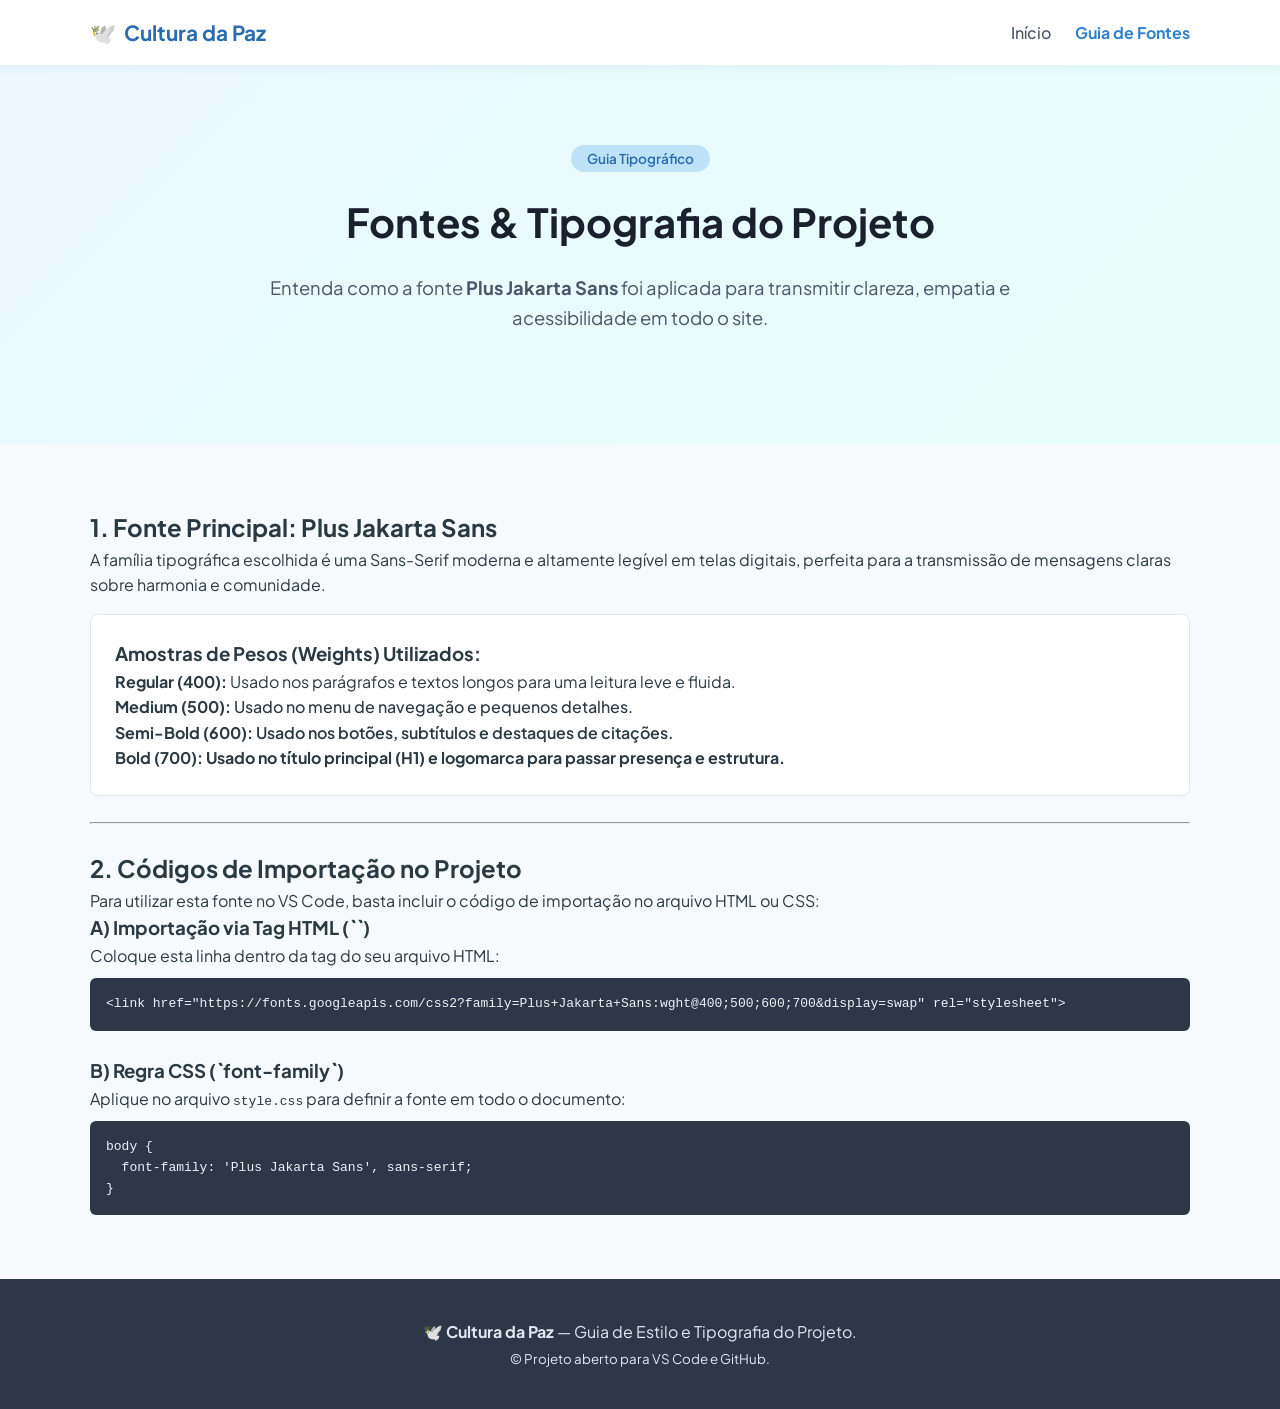
==== fontes.html @ 2ce13f56 "v2" ====
<!DOCTYPE html>
<html lang="pt-BR">
<head>
  <meta charset="UTF-8">
  <meta name="viewport" content="width=device-width, initial-scale=1.0">
  <title>Tipografia & Fontes - Cultura da Paz</title>
  <link rel="stylesheet" href="style.css">
  
  <!-- Importação da fonte principal (Plus Jakarta Sans) -->
  <link rel="preconnect" href="https://fonts.googleapis.com">
  <link rel="preconnect" href="https://fonts.gstatic.com" crossorigin>
  <link href="https://fonts.googleapis.com/css2?family=Plus+Jakarta+Sans:ital,wght@0,400;0,500;0,600;0,700;1,400&display=swap" rel="stylesheet">

  <style>
    /* Estilos específicos para a demonstração do guia de fontes */
    .font-sample {
      background: #ffffff;
      padding: 1.5rem;
      border-radius: 8px;
      border: 1px solid #e2e8f0;
      margin-top: 1rem;
    }
    .weight-400 { font-weight: 400; }
    .weight-500 { font-weight: 500; }
    .weight-600 { font-weight: 600; }
    .weight-700 { font-weight: 700; }
    .code-box {
      background: #2d3748;
      color: #edf2f7;
      padding: 1rem;
      border-radius: 6px;
      font-family: monospace;
      overflow-x: auto;
      margin-top: 0.5rem;
    }
  </style>
</head>
<body>

  <!-- Cabeçalho -->
  <header>
    <div class="container nav-container">
      <a href="index.html" class="logo">
        <span class="pigeon-icon">🕊️</span> Cultura da Paz
      </a>
      <nav>
        <ul>
          <li><a href="index.html">Início</a></li>
          <li><a href="fonte.html" style="color: #3182ce; font-weight: 700;">Guia de Fontes</a></li>
        </ul>
      </nav>
    </div>
  </header>

  <!-- Banner da Página -->
  <section class="hero">
    <div class="container hero-content">
      <span class="badge">Guia Tipográfico</span>
      <h1>Fontes & Tipografia do Projeto</h1>
      <p>Entenda como a fonte <strong>Plus Jakarta Sans</strong> foi aplicada para transmitir clareza, empatia e acessibilidade em todo o site.</p>
    </div>
  </section>

  <!-- Conteúdo de Detalhamento da Fonte -->
  <section class="section">
    <div class="container">
      <h2>1. Fonte Principal: Plus Jakarta Sans</h2>
      <p>A família tipográfica escolhida é uma Sans-Serif moderna e altamente legível em telas digitais, perfeita para a transmissão de mensagens claras sobre harmonia e comunidade.</p>

      <div class="font-sample">
        <h3>Amostras de Pesos (Weights) Utilizados:</h3>
        <p class="weight-400"><strong>Regular (400):</strong> Usado nos parágrafos e textos longos para uma leitura leve e fluida.</p>
        <p class="weight-500"><strong>Medium (500):</strong> Usado no menu de navegação e pequenos detalhes.</p>
        <p class="weight-600"><strong>Semi-Bold (600):</strong> Usado nos botões, subtítulos e destaques de citações.</p>
        <p class="weight-700"><strong>Bold (700):</strong> Usado no título principal (H1) e logomarca para passar presença e estrutura.</p>
      </div>

      <br><hr><br>

      <h2>2. Códigos de Importação no Projeto</h2>
      <p>Para utilizar esta fonte no VS Code, basta incluir o código de importação no arquivo HTML ou CSS:</p>

      <h3>A) Importação via Tag HTML (`<link>`)</h3>
      <p>Coloque esta linha dentro da tag <code><head></code> do seu arquivo HTML:</p>
      <div class="code-box">
        &lt;link href="https://fonts.googleapis.com/css2?family=Plus+Jakarta+Sans:wght@400;500;600;700&display=swap" rel="stylesheet"&gt;
      </div>

      <br>

      <h3>B) Regra CSS (`font-family`)</h3>
      <p>Aplique no arquivo <code>style.css</code> para definir a fonte em todo o documento:</p>
      <div class="code-box">
        body {<br>
        &nbsp;&nbsp;font-family: 'Plus Jakarta Sans', sans-serif;<br>
        }
      </div>
    </div>
  </section>

  <!-- Rodapé -->
  <footer>
    <div class="container footer-content">
      <p>🕊️ <strong>Cultura da Paz</strong> — Guia de Estilo e Tipografia do Projeto.</p>
      <p><small>&copy; Projeto aberto para VS Code e GitHub.</small></p>
    </div>
  </footer>

</body>
</html>
---- style.css ----
/* Configurações Globais */
* {
    margin: 0;
    padding: 0;
    box-sizing: border-box;
  }
  
  body {
    font-family: 'Plus Jakarta Sans', sans-serif;
    color: #2b3a42;
    background-color: #f7fafc;
    line-height: 1.6;
  }
  
  .container {
    width: 90%;
    max-width: 1100px;
    margin: 0 auto;
  }
  
  /* Navegação */
  header {
    background: #ffffff;
    box-shadow: 0 2px 10px rgba(0,0,0,0.05);
    position: sticky;
    top: 0;
    z-index: 100;
  }
  
  .nav-container {
    display: flex;
    justify-content: space-between;
    align-items: center;
    padding: 1rem 0;
  }
  
  .logo {
    font-size: 1.3rem;
    font-weight: 700;
    color: #2b6cb0;
    text-decoration: none;
    display: flex;
    align-items: center;
    gap: 0.5rem;
  }
  
  nav ul {
    display: flex;
    list-style: none;
    gap: 1.5rem;
  }
  
  nav a {
    text-decoration: none;
    color: #4a5568;
    font-weight: 500;
    transition: color 0.2s;
  }
  
  nav a:hover {
    color: #3182ce;
  }
  
  /* Hero Section */
  .hero {
    background: linear-gradient(135deg, #ebf8ff 0%, #e6fffa 100%);
    padding: 5rem 0;
    text-align: center;
  }
  
  .hero-content {
    max-width: 750px;
  }
  
  .badge {
    background: #bee3f8;
    color: #2b6cb0;
    padding: 0.3rem 1rem;
    border-radius: 20px;
    font-size: 0.85rem;
    font-weight: 600;
  }
  
  .hero h1 {
    font-size: 2.5rem;
    margin: 1.2rem 0;
    color: #1a202c;
  }
  
  .hero p {
    font-size: 1.15rem;
    color: #4a5568;
    margin-bottom: 2rem;
  }
  
  .btn {
    display: inline-block;
    background: #3182ce;
    color: #fff;
    padding: 0.8rem 1.8rem;
    border-radius: 8px;
    text-decoration: none;
    font-weight: 600;
    transition: background 0.3s;
  }
  
  .btn:hover {
    background: #2b6cb0;
  }
  
  /* Seções Padrão */
  .section {
    padding: 4rem 0;
  }
  
  .bg-light {
    background-color: #edf2f7;
  }
  
  .text-center {
    text-align: center;
  }
  
  .subtitle {
    color: #718096;
    margin-top: 0.5rem;
    margin-bottom: 2.5rem;
  }
  
  /* Grids */
  .grid-2 {
    display: grid;
    grid-template-columns: 1fr 1fr;
    gap: 2rem;
    align-items: center;
  }
  
  .quote-card {
    background: #3182ce;
    color: #fff;
    padding: 2.5rem;
    border-radius: 12px;
    box-shadow: 0 10px 20px rgba(49, 130, 206, 0.15);
  }
  
  .quote-card p {
    font-size: 1.4rem;
    font-style: italic;
    margin-bottom: 1rem;
  }
  
  .cards-grid {
    display: grid;
    grid-template-columns: repeat(auto-fit, minmax(220px, 1fr));
    gap: 1.5rem;
  }
  
  .card {
    background: #fff;
    padding: 2rem;
    border-radius: 12px;
    box-shadow: 0 4px 6px rgba(0,0,0,0.03);
    text-align: center;
    border: 1px solid #e2e8f0;
  }
  
  .card-icon {
    font-size: 2.5rem;
    margin-bottom: 1rem;
  }
  
  .card h3 {
    margin-bottom: 0.5rem;
    color: #2d3748;
  }
  
  /* Accordion */
  .accordion {
    max-width: 700px;
    margin: 0 auto;
  }
  
  .accordion-item {
    background: #fff;
    margin-bottom: 1rem;
    border-radius: 8px;
    overflow: hidden;
    border: 1px solid #e2e8f0;
  }
  
  .accordion-header {
    width: 100%;
    padding: 1rem 1.5rem;
    text-align: left;
    background: #fff;
    border: none;
    font-size: 1.05rem;
    font-weight: 600;
    color: #2d3748;
    cursor: pointer;
    display: flex;
    justify-content: space-between;
    align-items: center;
  }
  
  .accordion-body {
    padding: 0 1.5rem 1rem 1.5rem;
    display: none;
    color: #4a5568;
  }
  
  .accordion-item.active .accordion-body {
    display: block;
  }
  
  /* Mensagens de Inspiração */
  .messages-grid {
    display: grid;
    grid-template-columns: repeat(auto-fit, minmax(250px, 1fr));
    gap: 1.5rem;
    margin-top: 2rem;
  }
  
  .message-card {
    background: #fff;
    padding: 1.5rem;
    border-radius: 10px;
    border: 1px solid #e2e8f0;
    display: flex;
    flex-direction: column;
    justify-content: space-between;
  }
  
  .message-card p {
    font-style: italic;
    color: #2d3748;
  }
  
  .message-card small {
    display: block;
    margin: 0.8rem 0;
    color: #718096;
    font-weight: 600;
  }
  
  .like-btn {
    align-self: flex-start;
    background: #feebc8;
    border: none;
    padding: 0.4rem 0.8rem;
    border-radius: 20px;
    cursor: pointer;
    font-weight: 600;
    color: #744210;
    transition: transform 0.1s;
  }
  
  .like-btn:active {
    transform: scale(0.95);
  }
  
  /* Rodapé */
  footer {
    background: #2d3748;
    color: #e2e8f0;
    text-align: center;
    padding: 2.5rem 0;
  }
  
  /* Responsividade */
  @media (max-width: 768px) {
    .grid-2 {
      grid-template-columns: 1fr;
    }
    .nav-container {
      flex-direction: column;
      gap: 1rem;
    }
  }
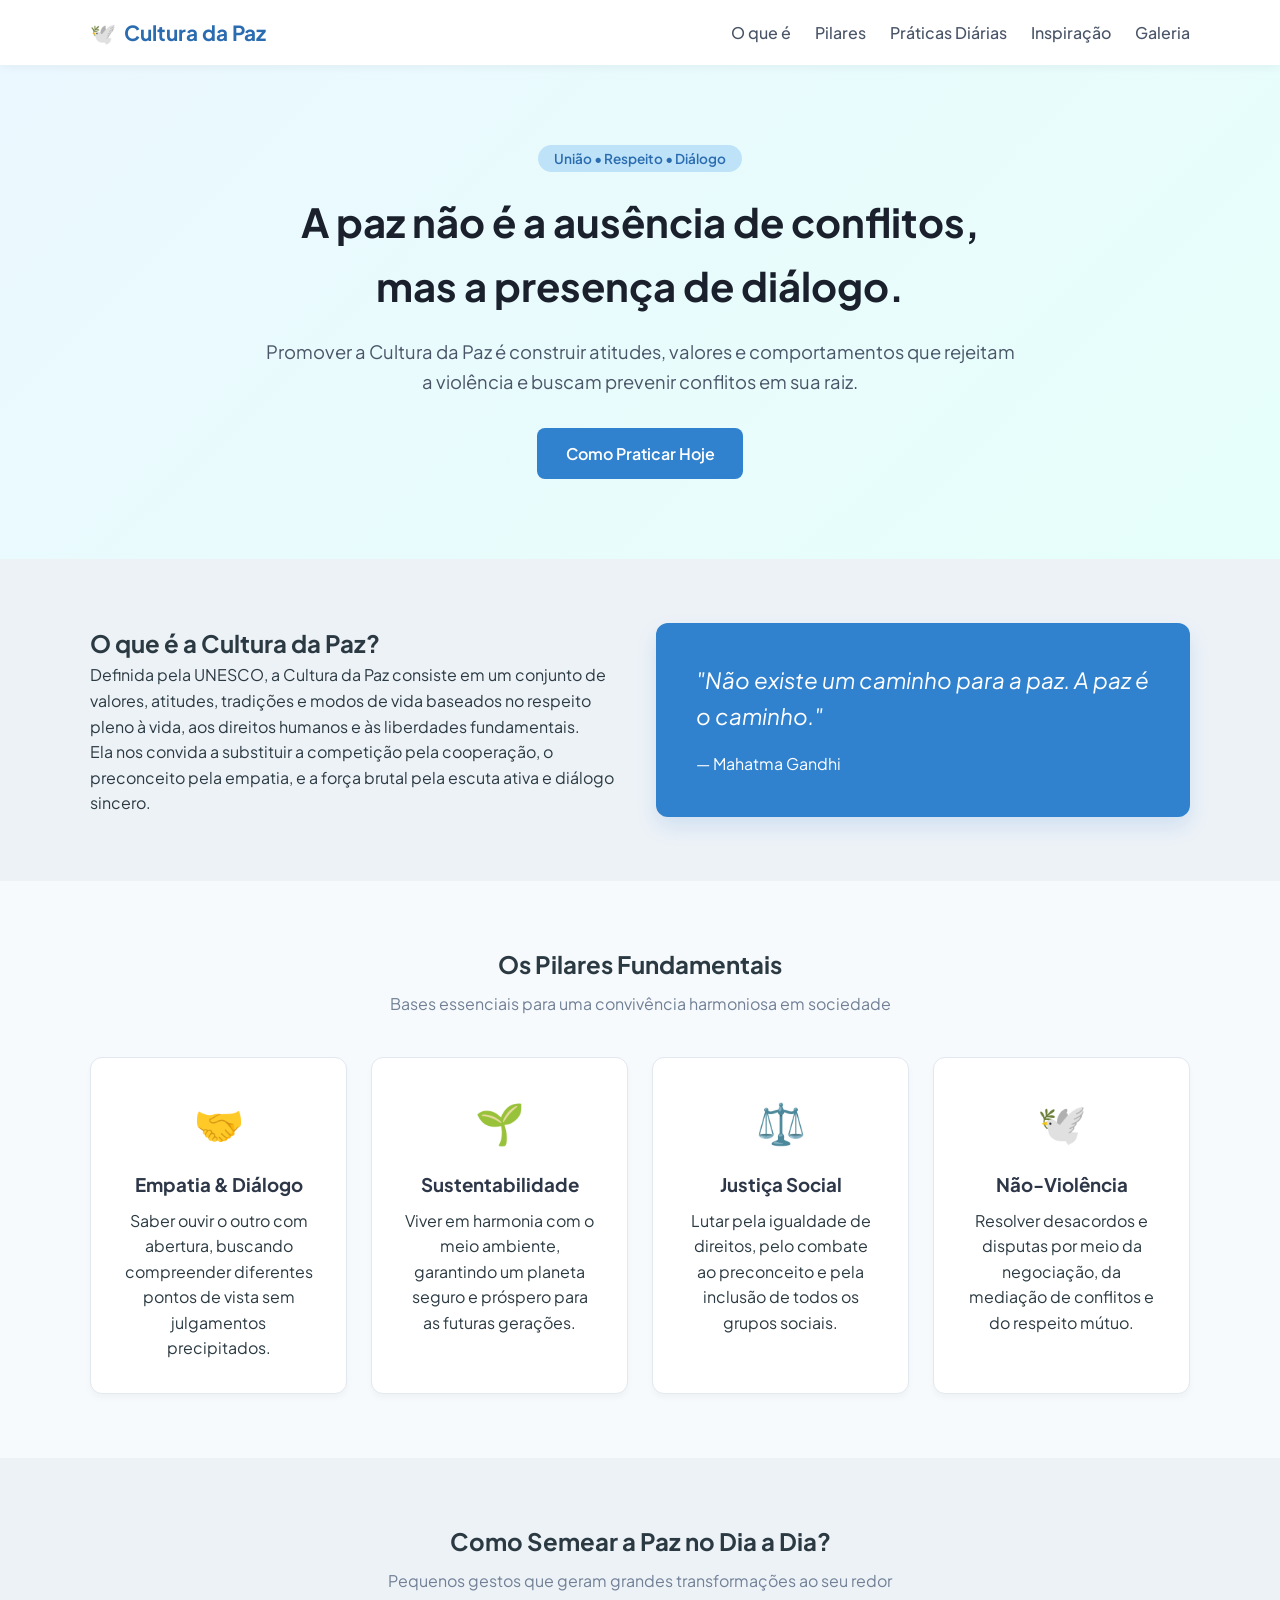
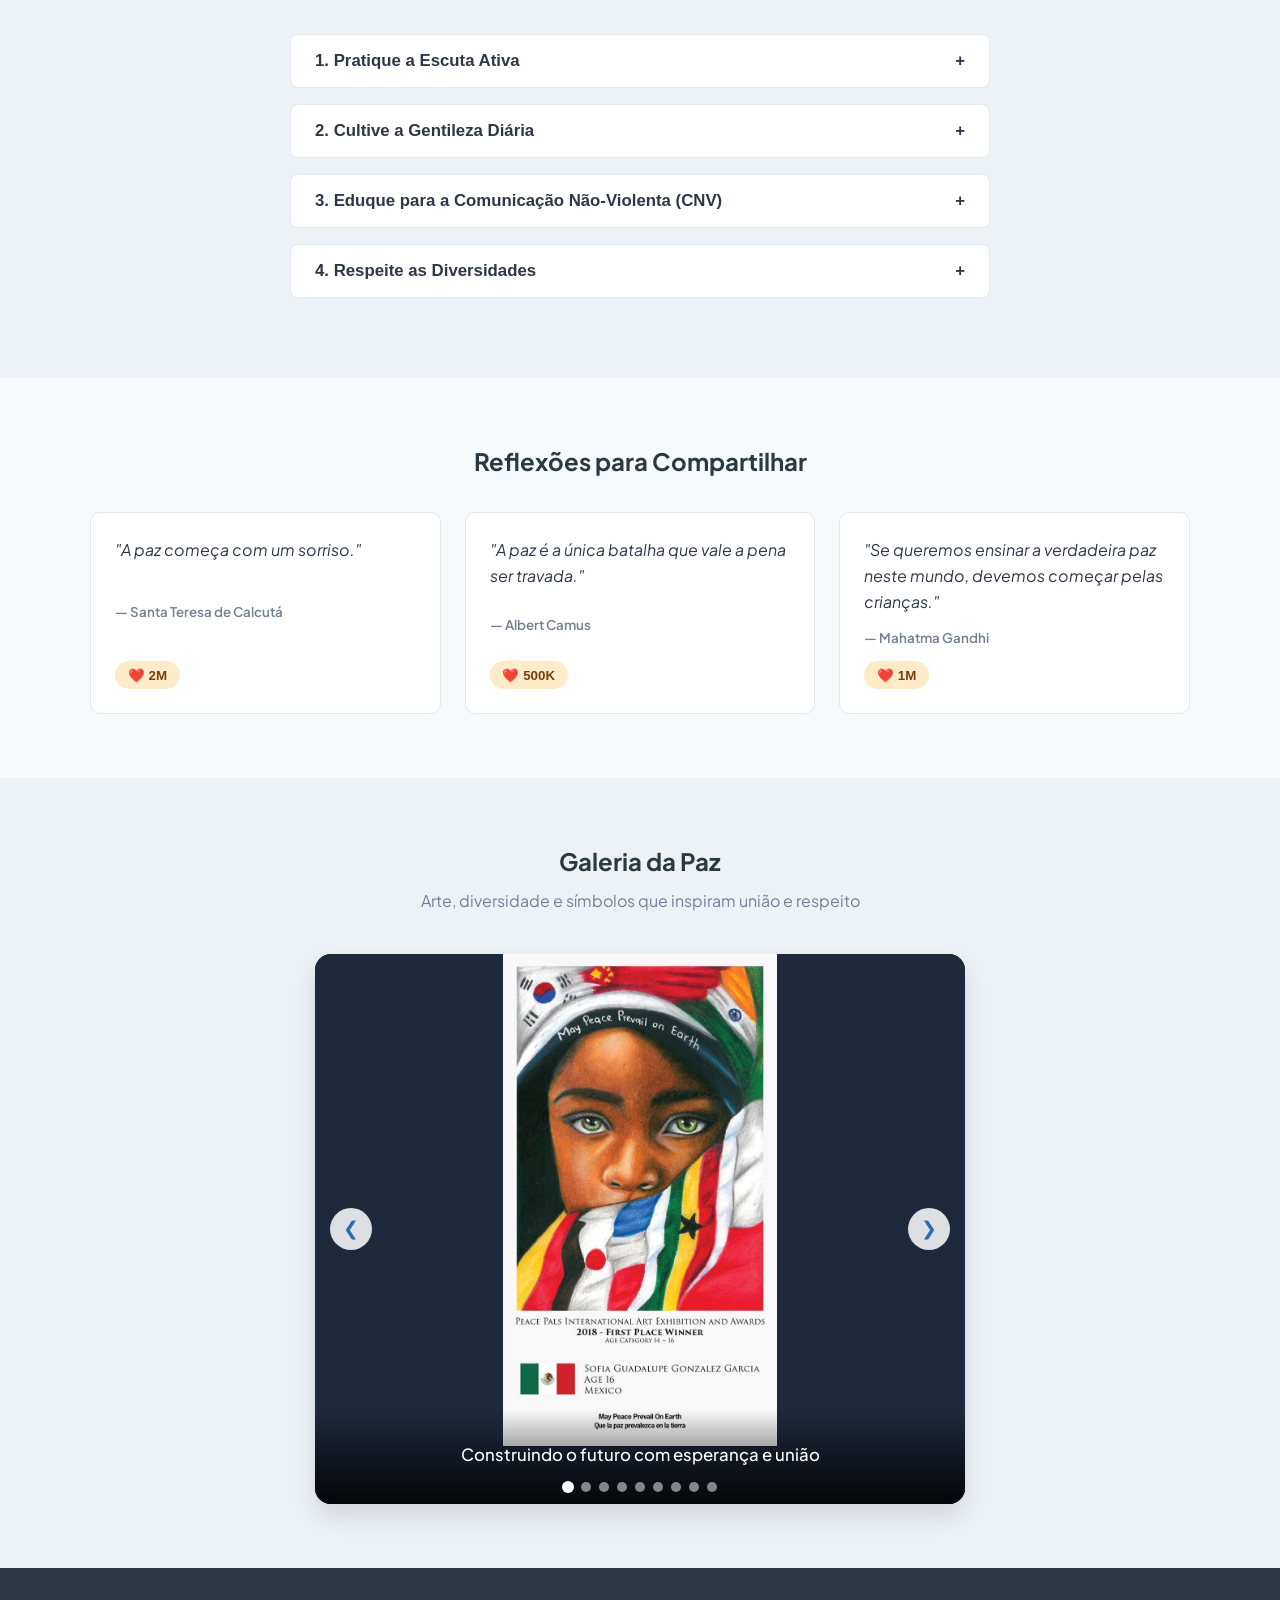
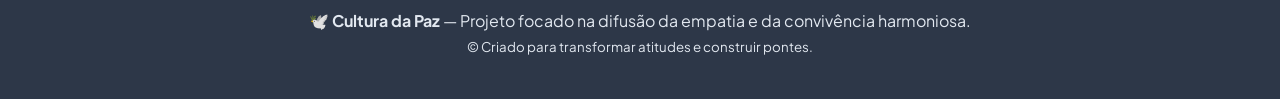
==== commit f38e4789: "versao12" ====
--- a/fontes.html
+++ b/fontes.html
@@ -3,97 +3,234 @@
 <head>
   <meta charset="UTF-8">
   <meta name="viewport" content="width=device-width, initial-scale=1.0">
-  <title>Tipografia & Fontes - Cultura da Paz</title>
+  <title>Cultura da Paz - Transformando o Mundo com Diálogo e Empatia</title>
   <link rel="stylesheet" href="style.css">
-  
-  <!-- Importação da fonte principal (Plus Jakarta Sans) -->
   <link rel="preconnect" href="https://fonts.googleapis.com">
   <link rel="preconnect" href="https://fonts.gstatic.com" crossorigin>
-  <link href="https://fonts.googleapis.com/css2?family=Plus+Jakarta+Sans:ital,wght@0,400;0,500;0,600;0,700;1,400&display=swap" rel="stylesheet">
-
-  <style>
-    /* Estilos específicos para a demonstração do guia de fontes */
-    .font-sample {
-      background: #ffffff;
-      padding: 1.5rem;
-      border-radius: 8px;
-      border: 1px solid #e2e8f0;
-      margin-top: 1rem;
-    }
-    .weight-400 { font-weight: 400; }
-    .weight-500 { font-weight: 500; }
-    .weight-600 { font-weight: 600; }
-    .weight-700 { font-weight: 700; }
-    .code-box {
-      background: #2d3748;
-      color: #edf2f7;
-      padding: 1rem;
-      border-radius: 6px;
-      font-family: monospace;
-      overflow-x: auto;
-      margin-top: 0.5rem;
-    }
-  </style>
+  <link href="https://fonts.googleapis.com/css2?family=Plus+Jakarta+Sans:wght@400;500;600;700&display=swap" rel="stylesheet">
 </head>
 <body>
 
   <!-- Cabeçalho -->
   <header>
     <div class="container nav-container">
-      <a href="index.html" class="logo">
+      <a href="#" class="logo">
         <span class="pigeon-icon">🕊️</span> Cultura da Paz
       </a>
       <nav>
         <ul>
-          <li><a href="index.html">Início</a></li>
-          <li><a href="fonte.html" style="color: #3182ce; font-weight: 700;">Guia de Fontes</a></li>
+          <li><a href="#sobre">O que é</a></li>
+          <li><a href="#pilares">Pilares</a></li>
+          <li><a href="#praticas">Práticas Diárias</a></li>
+          <li><a href="#mensagens">Inspiração</a></li>
+          <li><a href="#galeria">Galeria</a></li>
         </ul>
       </nav>
     </div>
   </header>
 
-  <!-- Banner da Página -->
+  <!-- Seção Hero -->
   <section class="hero">
     <div class="container hero-content">
-      <span class="badge">Guia Tipográfico</span>
-      <h1>Fontes & Tipografia do Projeto</h1>
-      <p>Entenda como a fonte <strong>Plus Jakarta Sans</strong> foi aplicada para transmitir clareza, empatia e acessibilidade em todo o site.</p>
-    </div>
-  </section>
-
-  <!-- Conteúdo de Detalhamento da Fonte -->
-  <section class="section">
-    <div class="container">
-      <h2>1. Fonte Principal: Plus Jakarta Sans</h2>
-      <p>A família tipográfica escolhida é uma Sans-Serif moderna e altamente legível em telas digitais, perfeita para a transmissão de mensagens claras sobre harmonia e comunidade.</p>
-
-      <div class="font-sample">
-        <h3>Amostras de Pesos (Weights) Utilizados:</h3>
-        <p class="weight-400"><strong>Regular (400):</strong> Usado nos parágrafos e textos longos para uma leitura leve e fluida.</p>
-        <p class="weight-500"><strong>Medium (500):</strong> Usado no menu de navegação e pequenos detalhes.</p>
-        <p class="weight-600"><strong>Semi-Bold (600):</strong> Usado nos botões, subtítulos e destaques de citações.</p>
-        <p class="weight-700"><strong>Bold (700):</strong> Usado no título principal (H1) e logomarca para passar presença e estrutura.</p>
-      </div>
-
-      <br><hr><br>
-
-      <h2>2. Códigos de Importação no Projeto</h2>
-      <p>Para utilizar esta fonte no VS Code, basta incluir o código de importação no arquivo HTML ou CSS:</p>
-
-      <h3>A) Importação via Tag HTML (`<link>`)</h3>
-      <p>Coloque esta linha dentro da tag <code><head></code> do seu arquivo HTML:</p>
-      <div class="code-box">
-        &lt;link href="https://fonts.googleapis.com/css2?family=Plus+Jakarta+Sans:wght@400;500;600;700&display=swap" rel="stylesheet"&gt;
-      </div>
-
-      <br>
-
-      <h3>B) Regra CSS (`font-family`)</h3>
-      <p>Aplique no arquivo <code>style.css</code> para definir a fonte em todo o documento:</p>
-      <div class="code-box">
-        body {<br>
-        &nbsp;&nbsp;font-family: 'Plus Jakarta Sans', sans-serif;<br>
-        }
+      <span class="badge">União • Respeito • Diálogo</span>
+      <h1>A paz não é a ausência de conflitos, mas a presença de diálogo.</h1>
+      <p>Promover a Cultura da Paz é construir atitudes, valores e comportamentos que rejeitam a violência e buscam prevenir conflitos em sua raiz.</p>
+      <a href="#praticas" class="btn">Como Praticar Hoje</a>
+    </div>
+  </section>
+
+  <!-- Seção Sobre -->
+  <section id="sobre" class="section bg-light">
+    <div class="container">
+      <div class="grid-2">
+        <div class="content-box">
+          <h2>O que é a Cultura da Paz?</h2>
+          <p>Definida pela UNESCO, a Cultura da Paz consiste em um conjunto de valores, atitudes, tradições e modos de vida baseados no respeito pleno à vida, aos direitos humanos e às liberdades fundamentais.</p>
+          <p>Ela nos convida a substituir a competição pela cooperação, o preconceito pela empatia, e a força brutal pela escuta ativa e diálogo sincero.</p>
+        </div>
+        <div class="quote-card">
+          <p>"Não existe um caminho para a paz. A paz é o caminho."</p>
+          <span>— Mahatma Gandhi</span>
+        </div>
+      </div>
+    </div>
+  </section>
+
+  <!-- Seção Pilares -->
+  <section id="pilares" class="section">
+    <div class="container">
+      <h2 class="text-center">Os Pilares Fundamentais</h2>
+      <p class="subtitle text-center">Bases essenciais para uma convivência harmoniosa em sociedade</p>
+
+      <div class="cards-grid">
+        <div class="card">
+          <div class="card-icon">🤝</div>
+          <h3>Empatia & Diálogo</h3>
+          <p>Saber ouvir o outro com abertura, buscando compreender diferentes pontos de vista sem julgamentos precipitados.</p>
+        </div>
+
+        <div class="card">
+          <div class="card-icon">🌱</div>
+          <h3>Sustentabilidade</h3>
+          <p>Viver em harmonia com o meio ambiente, garantindo um planeta seguro e próspero para as futuras gerações.</p>
+        </div>
+
+        <div class="card">
+          <div class="card-icon">⚖️</div>
+          <h3>Justiça Social</h3>
+          <p>Lutar pela igualdade de direitos, pelo combate ao preconceito e pela inclusão de todos os grupos sociais.</p>
+        </div>
+
+        <div class="card">
+          <div class="card-icon">🕊️</div>
+          <h3>Não-Violência</h3>
+          <p>Resolver desacordos e disputas por meio da negociação, da mediação de conflitos e do respeito mútuo.</p>
+        </div>
+      </div>
+    </div>
+  </section>
+
+  <!-- Seção Práticas Diárias (Accordion/Lista) -->
+  <section id="praticas" class="section bg-light">
+    <div class="container">
+      <h2 class="text-center">Como Semear a Paz no Dia a Dia?</h2>
+      <p class="subtitle text-center">Pequenos gestos que geram grandes transformações ao seu redor</p>
+
+      <div class="accordion">
+        <div class="accordion-item">
+          <button class="accordion-header">1. Pratique a Escuta Ativa <span>+</span></button>
+          <div class="accordion-body">
+            <p>Escute as pessoas sem interrompê-las ou já preparar uma resposta na mente. Esteja presente para entender seus sentimentos e necessidades.</p>
+          </div>
+        </div>
+
+        <div class="accordion-item">
+          <button class="accordion-header">2. Cultive a Gentileza Diária <span>+</span></button>
+          <div class="accordion-body">
+            <p>Pequenas ações como dar um "bom dia" sincero, agradecer serviços prestados ou ceder a vez ajudam a reduzir a tensão no dia a dia urbano.</p>
+          </div>
+        </div>
+
+        <div class="accordion-item">
+          <button class="accordion-header">3. Eduque para a Comunicação Não-Violenta (CNV) <span>+</span></button>
+          <div class="accordion-body">
+            <p>Ao expressar insatisfação, foque nos fatos e nos seus sentimentos, sem acusar ou rotular a outra pessoa.</p>
+          </div>
+        </div>
+
+        <div class="accordion-item">
+          <button class="accordion-header">4. Respeite as Diversidades <span>+</span></button>
+          <div class="accordion-body">
+            <p>Aprecie as diferenças de opiniões, culturas, etnias, religiões e estilos de vida como fatores de enriquecimento humano.</p>
+          </div>
+        </div>
+      </div>
+    </div>
+  </section>
+
+  <!-- Seção Mensagens de Inspiração -->
+  <section id="mensagens" class="section">
+    <div class="container">
+      <h2 class="text-center">Reflexões para Compartilhar</h2>
+      <div class="messages-grid">
+        <div class="message-card">
+          <p>"A paz começa com um sorriso."</p>
+          <small>— Santa Teresa de Calcutá</small>
+          <button class="like-btn">❤️ <span class="like-count">2M</span></button>
+        </div>
+        <div class="message-card">
+          <p>"A paz é a única batalha que vale a pena ser travada."</p>
+          <small>— Albert Camus</small>
+          <button class="like-btn">❤️ <span class="like-count">500K</span></button>
+        </div>
+        <div class="message-card">
+          <p>"Se queremos ensinar a verdadeira paz neste mundo, devemos começar pelas crianças."</p>
+          <small>— Mahatma Gandhi</small>
+          <button class="like-btn">❤️ <span class="like-count">1M</span></button>
+        </div>
+      </div>
+    </div>
+  </section>
+
+  <!-- Seção Galeria / Carrossel de Imagens -->
+  <section id="galeria" class="section bg-light">
+    <div class="container">
+      <h2 class="text-center">Galeria da Paz</h2>
+      <p class="subtitle text-center">Arte, diversidade e símbolos que inspiram união e respeito</p>
+
+      <div class="carousel-container">
+        <div class="carousel-track">
+          <!-- Slide 1 (Sua imagem que estava no final do HTML) -->
+          <div class="carousel-slide active">
+            <img src="img/meninabandeira.png" alt="Menina segurando bandeira da paz">
+            <div class="carousel-caption">Construindo o futuro com esperança e união</div>
+          </div>
+
+          <!-- Slide 2 -->
+          <div class="carousel-slide">
+            <img src="img/uniao-bandeiras.png" alt="Mãos unidas de diferentes culturas">
+            <div class="carousel-caption">União entre povos e respeito às diferentes culturas</div>
+          </div>
+
+          <!-- Slide 3 -->
+          <div class="carousel-slide">
+            <img src="img/liberdade-igualdade.png" alt="Punhos quebrando correntes pela liberdade">
+            <div class="carousel-caption">Liberdade, igualdade e o fim de todo preconceito</div>
+          </div>
+
+          <!-- Slide 4 -->
+          <div class="carousel-slide">
+            <img src="img/movimentos-paz.png" alt="Movimentos históricos pela paz e direitos civis">
+            <div class="carousel-caption">Faça amor, não faça guerra: história e resistência pacífica</div>
+          </div>
+
+          <!-- Slide 5 -->
+          <div class="carousel-slide">
+            <img src="img/mandala-religioes.png" alt="Símbolo da paz com símbolos religiosos">
+            <div class="carousel-caption">Harmonia e tolerância entre todas as crenças e religiões</div>
+          </div>
+
+          <!-- Slide 6 -->
+          <div class="carousel-slide">
+            <img src="img/maos-planeta.png" alt="Mãos diversas segurando o planeta Terra">
+            <div class="carousel-caption">Inclusão, empatia e cuidado com o nosso planeta</div>
+          </div>
+
+          <!-- Slide 7 -->
+          <div class="carousel-slide">
+            <img src="img/snoopy-paz.png" alt="Personagens abraçando o globo terrestre com uma pomba">
+            <div class="carousel-caption">Ensinar a paz às crianças é semear um futuro melhor</div>
+          </div>
+
+          <!-- Slide 8 -->
+          <div class="carousel-slide">
+            <img src="img/may-peace-prevail.png" alt="Pintura Que a paz prevaleça na Terra">
+            <div class="carousel-caption">Que a paz prevaleça em todos os cantos da Terra</div>
+          </div>
+
+          <!-- Slide 9 -->
+          <div class="carousel-slide">
+            <img src="img/paz-sorriso.png" alt="Pessoa segurando cartaz A paz começa com um sorriso">
+            <div class="carousel-caption">"A paz começa com um sorriso"</div>
+          </div>
+        </div>
+
+        <!-- Botões de navegação manual -->
+        <button class="carousel-btn prev" aria-label="Imagem anterior">&#10094;</button>
+        <button class="carousel-btn next" aria-label="Próxima imagem">&#10095;</button>
+
+        <!-- Bolinhas indicadoras (9 slides) -->
+        <div class="carousel-dots">
+          <span class="dot active" data-index="0"></span>
+          <span class="dot" data-index="1"></span>
+          <span class="dot" data-index="2"></span>
+          <span class="dot" data-index="3"></span>
+          <span class="dot" data-index="4"></span>
+          <span class="dot" data-index="5"></span>
+          <span class="dot" data-index="6"></span>
+          <span class="dot" data-index="7"></span>
+          <span class="dot" data-index="8"></span>
+        </div>
       </div>
     </div>
   </section>
@@ -101,10 +238,11 @@
   <!-- Rodapé -->
   <footer>
     <div class="container footer-content">
-      <p>🕊️ <strong>Cultura da Paz</strong> — Guia de Estilo e Tipografia do Projeto.</p>
-      <p><small>&copy; Projeto aberto para VS Code e GitHub.</small></p>
+      <p>🕊️ <strong>Cultura da Paz</strong> — Projeto focado na difusão da empatia e da convivência harmoniosa.</p>
+      <p><small>&copy; Criado para transformar atitudes e construir pontes.</small></p>
     </div>
   </footer>
 
+  <script src="script.js"></script>
 </body>
 </html>
--- a/style.css
+++ b/style.css
@@ -1,279 +1,391 @@
 /* Configurações Globais */
 * {
-    margin: 0;
-    padding: 0;
-    box-sizing: border-box;
+  margin: 0;
+  padding: 0;
+  box-sizing: border-box;
+}
+
+body {
+  font-family: 'Plus Jakarta Sans', sans-serif;
+  color: #2b3a42;
+  background-color: #f7fafc;
+  line-height: 1.6;
+}
+
+.container {
+  width: 90%;
+  max-width: 1100px;
+  margin: 0 auto;
+}
+
+/* Navegação */
+header {
+  background: #ffffff;
+  box-shadow: 0 2px 10px rgba(0,0,0,0.05);
+  position: sticky;
+  top: 0;
+  z-index: 100;
+}
+
+.nav-container {
+  display: flex;
+  justify-content: space-between;
+  align-items: center;
+  padding: 1rem 0;
+}
+
+.logo {
+  font-size: 1.3rem;
+  font-weight: 700;
+  color: #2b6cb0;
+  text-decoration: none;
+  display: flex;
+  align-items: center;
+  gap: 0.5rem;
+}
+
+nav ul {
+  display: flex;
+  list-style: none;
+  gap: 1.5rem;
+}
+
+nav a {
+  text-decoration: none;
+  color: #4a5568;
+  font-weight: 500;
+  transition: color 0.2s;
+}
+
+nav a:hover {
+  color: #3182ce;
+}
+
+/* Hero Section */
+.hero {
+  background: linear-gradient(135deg, #ebf8ff 0%, #e6fffa 100%);
+  padding: 5rem 0;
+  text-align: center;
+}
+
+.hero-content {
+  max-width: 750px;
+}
+
+.badge {
+  background: #bee3f8;
+  color: #2b6cb0;
+  padding: 0.3rem 1rem;
+  border-radius: 20px;
+  font-size: 0.85rem;
+  font-weight: 600;
+}
+
+.hero h1 {
+  font-size: 2.5rem;
+  margin: 1.2rem 0;
+  color: #1a202c;
+}
+
+.hero p {
+  font-size: 1.15rem;
+  color: #4a5568;
+  margin-bottom: 2rem;
+}
+
+.btn {
+  display: inline-block;
+  background: #3182ce;
+  color: #fff;
+  padding: 0.8rem 1.8rem;
+  border-radius: 8px;
+  text-decoration: none;
+  font-weight: 600;
+  transition: background 0.3s;
+}
+
+.btn:hover {
+  background: #2b6cb0;
+}
+
+/* Seções Padrão */
+.section {
+  padding: 4rem 0;
+}
+
+.bg-light {
+  background-color: #edf2f7;
+}
+
+.text-center {
+  text-align: center;
+}
+
+.subtitle {
+  color: #718096;
+  margin-top: 0.5rem;
+  margin-bottom: 2.5rem;
+}
+
+/* Grids */
+.grid-2 {
+  display: grid;
+  grid-template-columns: 1fr 1fr;
+  gap: 2rem;
+  align-items: center;
+}
+
+.quote-card {
+  background: #3182ce;
+  color: #fff;
+  padding: 2.5rem;
+  border-radius: 12px;
+  box-shadow: 0 10px 20px rgba(49, 130, 206, 0.15);
+}
+
+.quote-card p {
+  font-size: 1.4rem;
+  font-style: italic;
+  margin-bottom: 1rem;
+}
+
+.cards-grid {
+  display: grid;
+  grid-template-columns: repeat(auto-fit, minmax(220px, 1fr));
+  gap: 1.5rem;
+}
+
+.card {
+  background: #fff;
+  padding: 2rem;
+  border-radius: 12px;
+  box-shadow: 0 4px 6px rgba(0,0,0,0.03);
+  text-align: center;
+  border: 1px solid #e2e8f0;
+}
+
+.card-icon {
+  font-size: 2.5rem;
+  margin-bottom: 1rem;
+}
+
+.card h3 {
+  margin-bottom: 0.5rem;
+  color: #2d3748;
+}
+
+/* Accordion */
+.accordion {
+  max-width: 700px;
+  margin: 0 auto;
+}
+
+.accordion-item {
+  background: #fff;
+  margin-bottom: 1rem;
+  border-radius: 8px;
+  overflow: hidden;
+  border: 1px solid #e2e8f0;
+}
+
+.accordion-header {
+  width: 100%;
+  padding: 1rem 1.5rem;
+  text-align: left;
+  background: #fff;
+  border: none;
+  font-size: 1.05rem;
+  font-weight: 600;
+  color: #2d3748;
+  cursor: pointer;
+  display: flex;
+  justify-content: space-between;
+  align-items: center;
+}
+
+.accordion-body {
+  padding: 0 1.5rem 1rem 1.5rem;
+  display: none;
+  color: #4a5568;
+}
+
+.accordion-item.active .accordion-body {
+  display: block;
+}
+
+/* Mensagens de Inspiração */
+.messages-grid {
+  display: grid;
+  grid-template-columns: repeat(auto-fit, minmax(250px, 1fr));
+  gap: 1.5rem;
+  margin-top: 2rem;
+}
+
+.message-card {
+  background: #fff;
+  padding: 1.5rem;
+  border-radius: 10px;
+  border: 1px solid #e2e8f0;
+  display: flex;
+  flex-direction: column;
+  justify-content: space-between;
+}
+
+.message-card p {
+  font-style: italic;
+  color: #2d3748;
+}
+
+.message-card small {
+  display: block;
+  margin: 0.8rem 0;
+  color: #718096;
+  font-weight: 600;
+}
+
+.like-btn {
+  align-self: flex-start;
+  background: #feebc8;
+  border: none;
+  padding: 0.4rem 0.8rem;
+  border-radius: 20px;
+  cursor: pointer;
+  font-weight: 600;
+  color: #744210;
+  transition: transform 0.1s;
+}
+
+.like-btn:active {
+  transform: scale(0.95);
+}
+
+/* =========================================
+   CARROSSEL / GALERIA DE IMAGENS
+   ========================================= */
+.carousel-container {
+  position: relative;
+  max-width: 650px;
+  margin: 0 auto;
+  overflow: hidden;
+  border-radius: 16px;
+  box-shadow: 0 12px 25px rgba(0, 0, 0, 0.12);
+  background: #1a202c;
+}
+
+.carousel-track {
+  position: relative;
+  width: 100%;
+  height: 550px;
+}
+
+.carousel-slide {
+  position: absolute;
+  inset: 0;
+  opacity: 0;
+  transition: opacity 0.8s ease-in-out;
+  pointer-events: none;
+  display: flex;
+  align-items: center;
+  justify-content: center;
+  background: #1e293b;
+}
+
+.carousel-slide.active {
+  opacity: 1;
+  pointer-events: auto;
+}
+
+.carousel-slide img {
+  width: 100%;
+  height: 100%;
+  object-fit: contain;
+  padding-bottom: 58px;
+  display: block;
+}
+
+.carousel-caption {
+  position: absolute;
+  bottom: 0;
+  width: 100%;
+  background: linear-gradient(transparent, rgba(0, 0, 0, 0.85));
+  color: #ffffff;
+  padding: 2rem 1.5rem 2.2rem;
+  text-align: center;
+  font-size: 1.05rem;
+  font-weight: 500;
+}
+
+.carousel-btn {
+  position: absolute;
+  top: 50%;
+  transform: translateY(-50%);
+  background: rgba(255, 255, 255, 0.85);
+  color: #2b6cb0;
+  border: none;
+  width: 42px;
+  height: 42px;
+  border-radius: 50%;
+  font-size: 1.2rem;
+  cursor: pointer;
+  transition: background 0.2s, transform 0.2s;
+  z-index: 10;
+}
+
+.carousel-btn:hover {
+  background: #ffffff;
+  transform: translateY(-50%) scale(1.08);
+}
+
+.carousel-btn.prev {
+  left: 15px;
+}
+
+.carousel-btn.next {
+  right: 15px;
+}
+
+.carousel-dots {
+  position: absolute;
+  bottom: 12px;
+  left: 50%;
+  transform: translateX(-50%);
+  display: flex;
+  gap: 8px;
+  z-index: 10;
+}
+
+.dot {
+  width: 10px;
+  height: 10px;
+  border-radius: 50%;
+  background: rgba(255, 255, 255, 0.5);
+  cursor: pointer;
+  transition: background 0.3s, transform 0.3s;
+}
+
+.dot.active {
+  background: #ffffff;
+  transform: scale(1.2);
+}
+
+/* Rodapé */
+footer {
+  background: #2d3748;
+  color: #e2e8f0;
+  text-align: center;
+  padding: 2.5rem 0;
+}
+
+/* Responsividade */
+@media (max-width: 768px) {
+  .grid-2 {
+    grid-template-columns: 1fr;
   }
-  
-  body {
-    font-family: 'Plus Jakarta Sans', sans-serif;
-    color: #2b3a42;
-    background-color: #f7fafc;
-    line-height: 1.6;
+  .nav-container {
+    flex-direction: column;
+    gap: 1rem;
   }
-  
-  .container {
-    width: 90%;
-    max-width: 1100px;
-    margin: 0 auto;
+  .carousel-track {
+    height: 420px;
   }
-  
-  /* Navegação */
-  header {
-    background: #ffffff;
-    box-shadow: 0 2px 10px rgba(0,0,0,0.05);
-    position: sticky;
-    top: 0;
-    z-index: 100;
-  }
-  
-  .nav-container {
-    display: flex;
-    justify-content: space-between;
-    align-items: center;
-    padding: 1rem 0;
-  }
-  
-  .logo {
-    font-size: 1.3rem;
-    font-weight: 700;
-    color: #2b6cb0;
-    text-decoration: none;
-    display: flex;
-    align-items: center;
-    gap: 0.5rem;
-  }
-  
-  nav ul {
-    display: flex;
-    list-style: none;
-    gap: 1.5rem;
-  }
-  
-  nav a {
-    text-decoration: none;
-    color: #4a5568;
-    font-weight: 500;
-    transition: color 0.2s;
-  }
-  
-  nav a:hover {
-    color: #3182ce;
-  }
-  
-  /* Hero Section */
-  .hero {
-    background: linear-gradient(135deg, #ebf8ff 0%, #e6fffa 100%);
-    padding: 5rem 0;
-    text-align: center;
-  }
-  
-  .hero-content {
-    max-width: 750px;
-  }
-  
-  .badge {
-    background: #bee3f8;
-    color: #2b6cb0;
-    padding: 0.3rem 1rem;
-    border-radius: 20px;
-    font-size: 0.85rem;
-    font-weight: 600;
-  }
-  
-  .hero h1 {
-    font-size: 2.5rem;
-    margin: 1.2rem 0;
-    color: #1a202c;
-  }
-  
-  .hero p {
-    font-size: 1.15rem;
-    color: #4a5568;
-    margin-bottom: 2rem;
-  }
-  
-  .btn {
-    display: inline-block;
-    background: #3182ce;
-    color: #fff;
-    padding: 0.8rem 1.8rem;
-    border-radius: 8px;
-    text-decoration: none;
-    font-weight: 600;
-    transition: background 0.3s;
-  }
-  
-  .btn:hover {
-    background: #2b6cb0;
-  }
-  
-  /* Seções Padrão */
-  .section {
-    padding: 4rem 0;
-  }
-  
-  .bg-light {
-    background-color: #edf2f7;
-  }
-  
-  .text-center {
-    text-align: center;
-  }
-  
-  .subtitle {
-    color: #718096;
-    margin-top: 0.5rem;
-    margin-bottom: 2.5rem;
-  }
-  
-  /* Grids */
-  .grid-2 {
-    display: grid;
-    grid-template-columns: 1fr 1fr;
-    gap: 2rem;
-    align-items: center;
-  }
-  
-  .quote-card {
-    background: #3182ce;
-    color: #fff;
-    padding: 2.5rem;
-    border-radius: 12px;
-    box-shadow: 0 10px 20px rgba(49, 130, 206, 0.15);
-  }
-  
-  .quote-card p {
-    font-size: 1.4rem;
-    font-style: italic;
-    margin-bottom: 1rem;
-  }
-  
-  .cards-grid {
-    display: grid;
-    grid-template-columns: repeat(auto-fit, minmax(220px, 1fr));
-    gap: 1.5rem;
-  }
-  
-  .card {
-    background: #fff;
-    padding: 2rem;
-    border-radius: 12px;
-    box-shadow: 0 4px 6px rgba(0,0,0,0.03);
-    text-align: center;
-    border: 1px solid #e2e8f0;
-  }
-  
-  .card-icon {
-    font-size: 2.5rem;
-    margin-bottom: 1rem;
-  }
-  
-  .card h3 {
-    margin-bottom: 0.5rem;
-    color: #2d3748;
-  }
-  
-  /* Accordion */
-  .accordion {
-    max-width: 700px;
-    margin: 0 auto;
-  }
-  
-  .accordion-item {
-    background: #fff;
-    margin-bottom: 1rem;
-    border-radius: 8px;
-    overflow: hidden;
-    border: 1px solid #e2e8f0;
-  }
-  
-  .accordion-header {
-    width: 100%;
-    padding: 1rem 1.5rem;
-    text-align: left;
-    background: #fff;
-    border: none;
-    font-size: 1.05rem;
-    font-weight: 600;
-    color: #2d3748;
-    cursor: pointer;
-    display: flex;
-    justify-content: space-between;
-    align-items: center;
-  }
-  
-  .accordion-body {
-    padding: 0 1.5rem 1rem 1.5rem;
-    display: none;
-    color: #4a5568;
-  }
-  
-  .accordion-item.active .accordion-body {
-    display: block;
-  }
-  
-  /* Mensagens de Inspiração */
-  .messages-grid {
-    display: grid;
-    grid-template-columns: repeat(auto-fit, minmax(250px, 1fr));
-    gap: 1.5rem;
-    margin-top: 2rem;
-  }
-  
-  .message-card {
-    background: #fff;
-    padding: 1.5rem;
-    border-radius: 10px;
-    border: 1px solid #e2e8f0;
-    display: flex;
-    flex-direction: column;
-    justify-content: space-between;
-  }
-  
-  .message-card p {
-    font-style: italic;
-    color: #2d3748;
-  }
-  
-  .message-card small {
-    display: block;
-    margin: 0.8rem 0;
-    color: #718096;
-    font-weight: 600;
-  }
-  
-  .like-btn {
-    align-self: flex-start;
-    background: #feebc8;
-    border: none;
-    padding: 0.4rem 0.8rem;
-    border-radius: 20px;
-    cursor: pointer;
-    font-weight: 600;
-    color: #744210;
-    transition: transform 0.1s;
-  }
-  
-  .like-btn:active {
-    transform: scale(0.95);
-  }
-  
-  /* Rodapé */
-  footer {
-    background: #2d3748;
-    color: #e2e8f0;
-    text-align: center;
-    padding: 2.5rem 0;
-  }
-  
-  /* Responsividade */
-  @media (max-width: 768px) {
-    .grid-2 {
-      grid-template-columns: 1fr;
-    }
-    .nav-container {
-      flex-direction: column;
-      gap: 1rem;
-    }
-  }+}
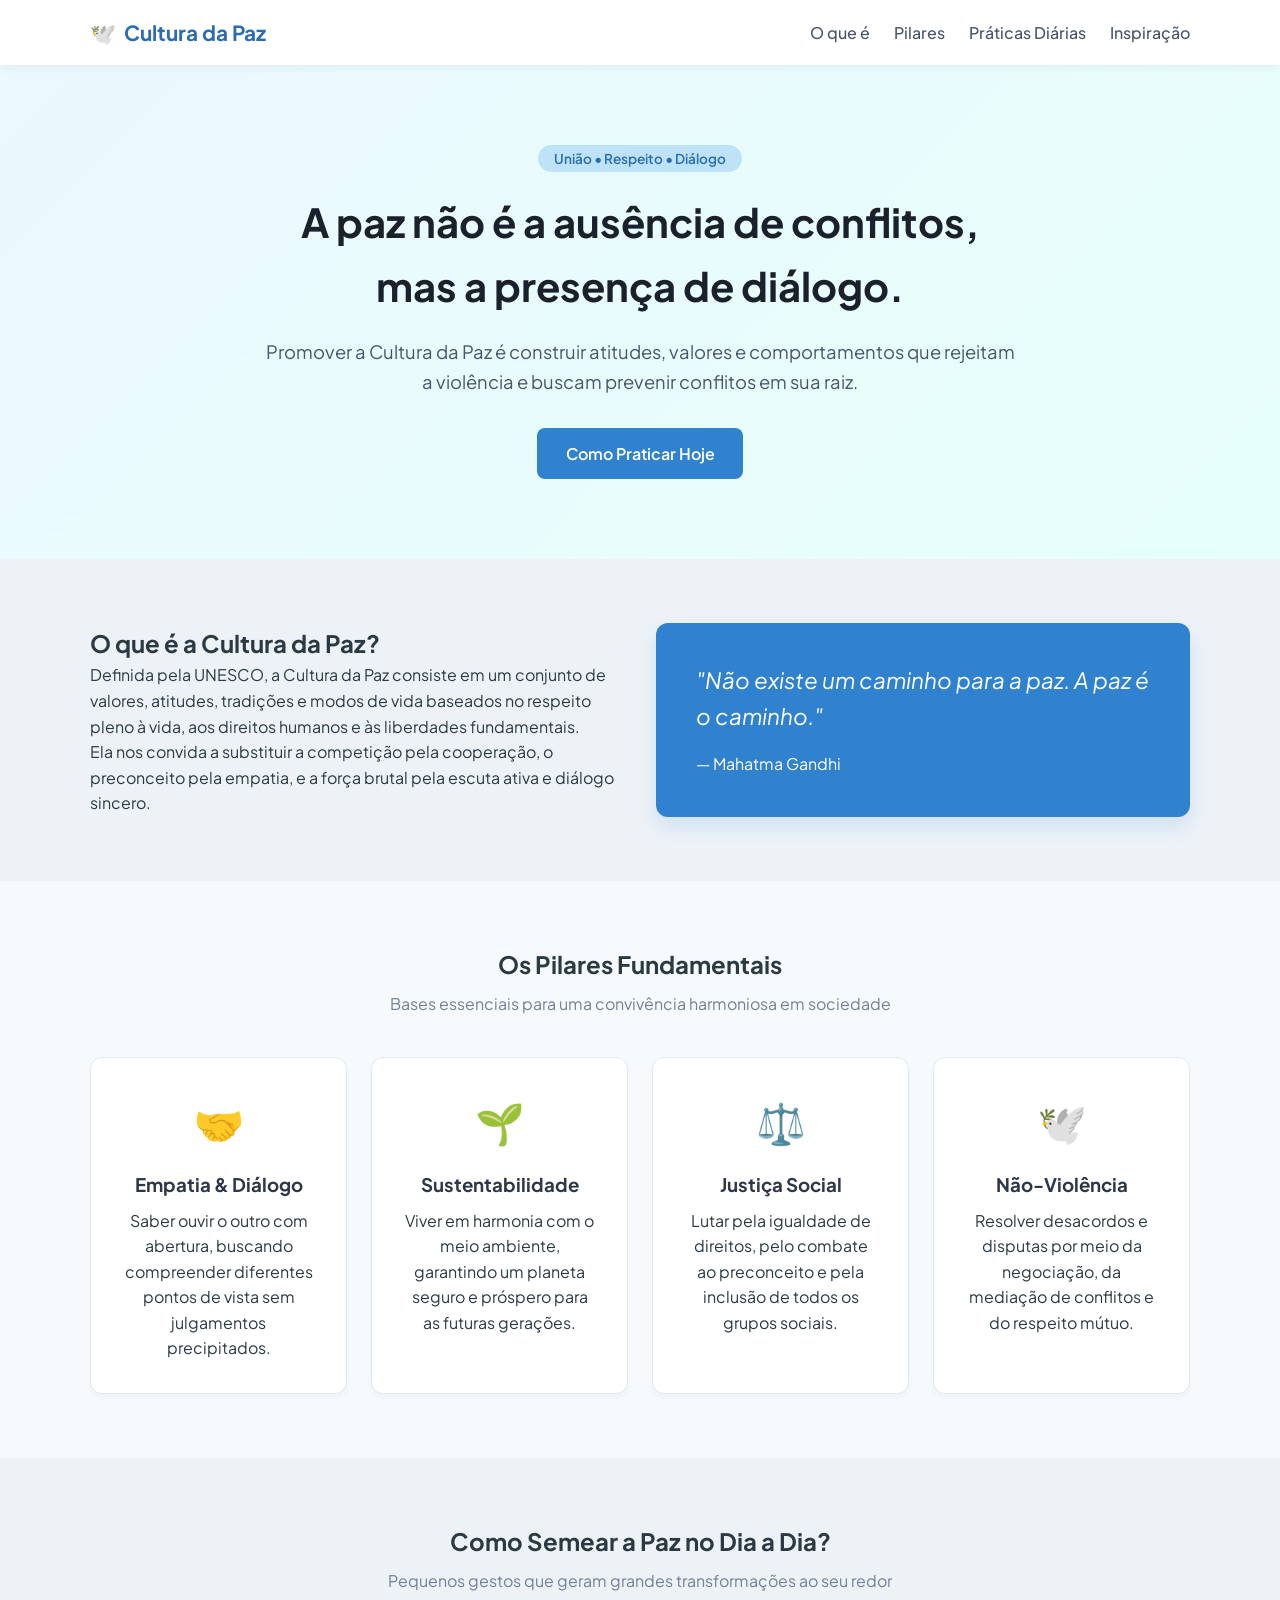
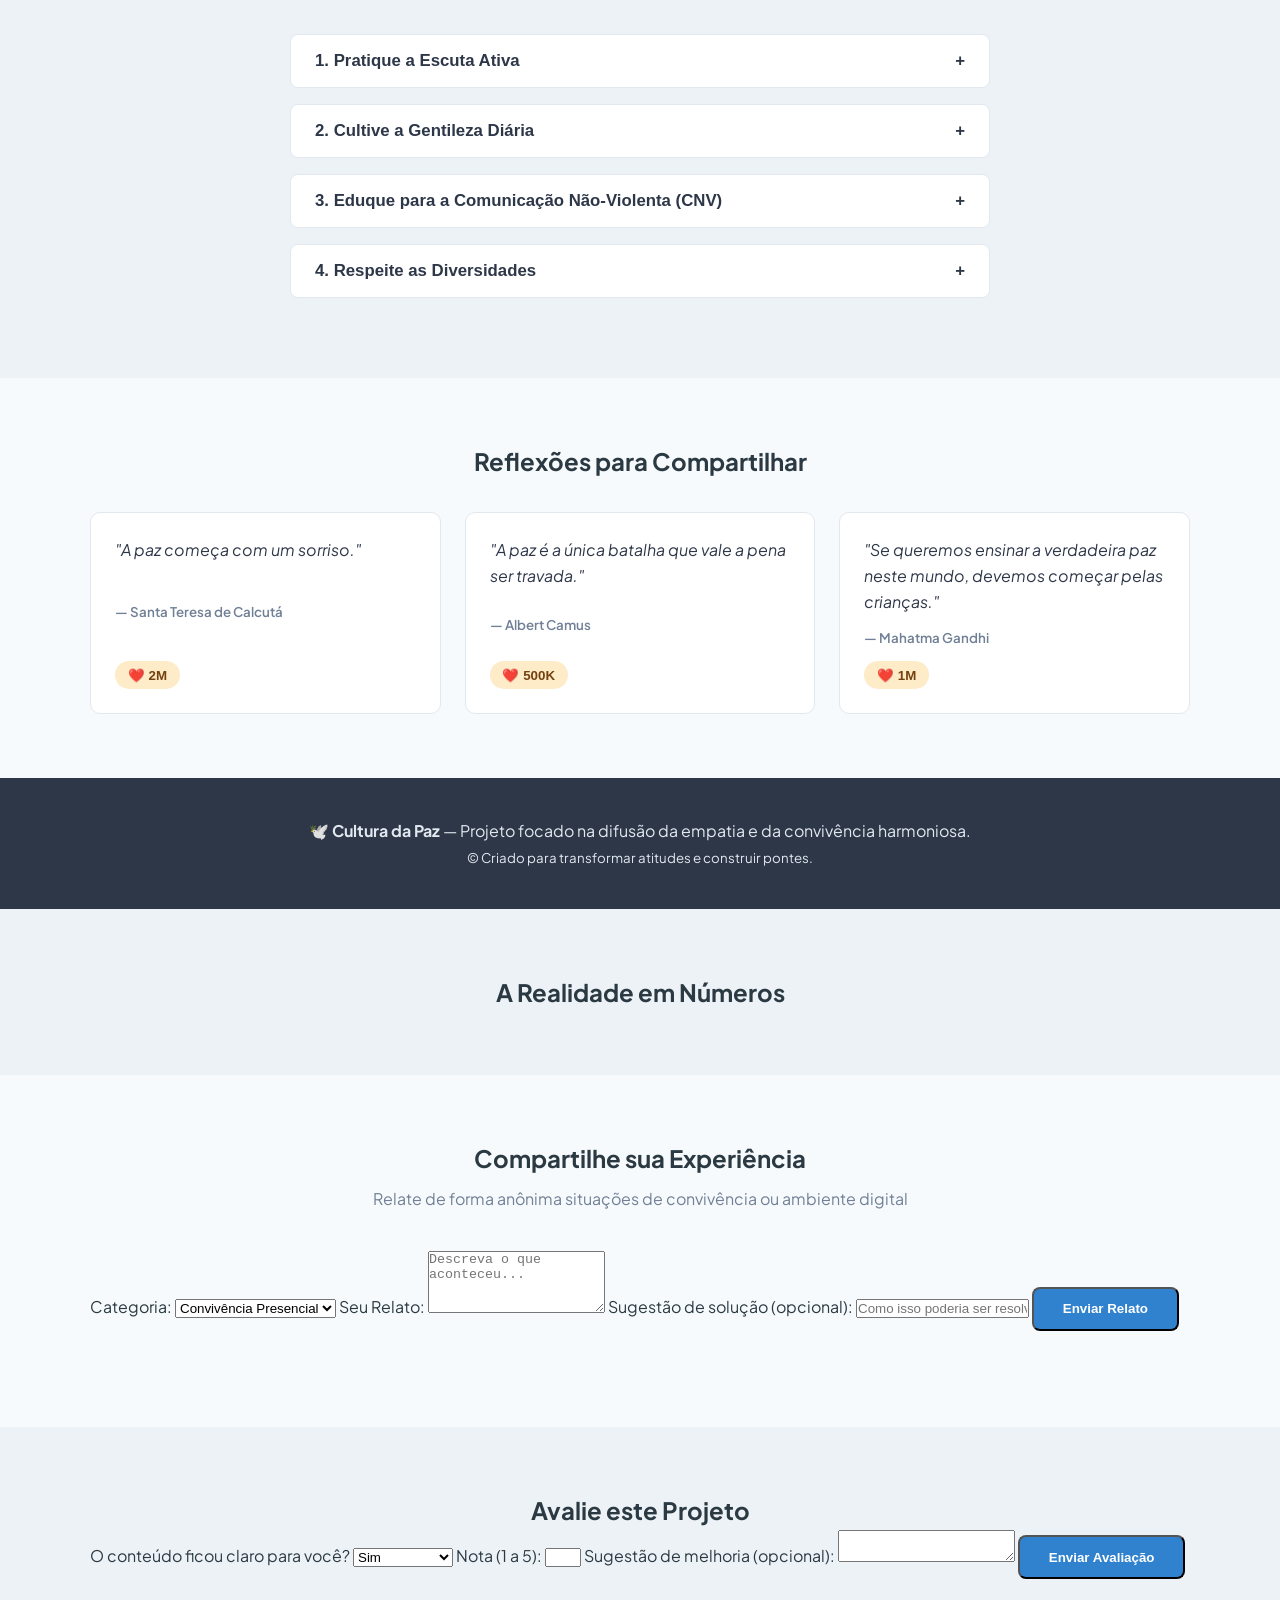
==== commit 826ab5c5: "versao14" ====
--- a/fontes.html
+++ b/fontes.html
@@ -11,6 +11,7 @@
 </head>
 <body>
 
+
   <!-- Cabeçalho -->
   <header>
     <div class="container nav-container">
@@ -23,11 +24,11 @@
           <li><a href="#pilares">Pilares</a></li>
           <li><a href="#praticas">Práticas Diárias</a></li>
           <li><a href="#mensagens">Inspiração</a></li>
-          <li><a href="#galeria">Galeria</a></li>
         </ul>
       </nav>
     </div>
   </header>
+
 
   <!-- Seção Hero -->
   <section class="hero">
@@ -39,6 +40,7 @@
     </div>
   </section>
 
+
   <!-- Seção Sobre -->
   <section id="sobre" class="section bg-light">
     <div class="container">
@@ -56,11 +58,13 @@
     </div>
   </section>
 
+
   <!-- Seção Pilares -->
   <section id="pilares" class="section">
     <div class="container">
       <h2 class="text-center">Os Pilares Fundamentais</h2>
       <p class="subtitle text-center">Bases essenciais para uma convivência harmoniosa em sociedade</p>
+
 
       <div class="cards-grid">
         <div class="card">
@@ -69,18 +73,21 @@
           <p>Saber ouvir o outro com abertura, buscando compreender diferentes pontos de vista sem julgamentos precipitados.</p>
         </div>
 
+
         <div class="card">
           <div class="card-icon">🌱</div>
           <h3>Sustentabilidade</h3>
           <p>Viver em harmonia com o meio ambiente, garantindo um planeta seguro e próspero para as futuras gerações.</p>
         </div>
 
+
         <div class="card">
           <div class="card-icon">⚖️</div>
           <h3>Justiça Social</h3>
           <p>Lutar pela igualdade de direitos, pelo combate ao preconceito e pela inclusão de todos os grupos sociais.</p>
         </div>
 
+
         <div class="card">
           <div class="card-icon">🕊️</div>
           <h3>Não-Violência</h3>
@@ -90,12 +97,14 @@
     </div>
   </section>
 
+
   <!-- Seção Práticas Diárias (Accordion/Lista) -->
   <section id="praticas" class="section bg-light">
     <div class="container">
       <h2 class="text-center">Como Semear a Paz no Dia a Dia?</h2>
       <p class="subtitle text-center">Pequenos gestos que geram grandes transformações ao seu redor</p>
 
+
       <div class="accordion">
         <div class="accordion-item">
           <button class="accordion-header">1. Pratique a Escuta Ativa <span>+</span></button>
@@ -104,6 +113,7 @@
           </div>
         </div>
 
+
         <div class="accordion-item">
           <button class="accordion-header">2. Cultive a Gentileza Diária <span>+</span></button>
           <div class="accordion-body">
@@ -111,6 +121,7 @@
           </div>
         </div>
 
+
         <div class="accordion-item">
           <button class="accordion-header">3. Eduque para a Comunicação Não-Violenta (CNV) <span>+</span></button>
           <div class="accordion-body">
@@ -118,6 +129,7 @@
           </div>
         </div>
 
+
         <div class="accordion-item">
           <button class="accordion-header">4. Respeite as Diversidades <span>+</span></button>
           <div class="accordion-body">
@@ -127,6 +139,7 @@
       </div>
     </div>
   </section>
+
 
   <!-- Seção Mensagens de Inspiração -->
   <section id="mensagens" class="section">
@@ -152,88 +165,6 @@
     </div>
   </section>
 
-  <!-- Seção Galeria / Carrossel de Imagens -->
-  <section id="galeria" class="section bg-light">
-    <div class="container">
-      <h2 class="text-center">Galeria da Paz</h2>
-      <p class="subtitle text-center">Arte, diversidade e símbolos que inspiram união e respeito</p>
-
-      <div class="carousel-container">
-        <div class="carousel-track">
-          <!-- Slide 1 (Sua imagem que estava no final do HTML) -->
-          <div class="carousel-slide active">
-            <img src="img/meninabandeira.png" alt="Menina segurando bandeira da paz">
-            <div class="carousel-caption">Construindo o futuro com esperança e união</div>
-          </div>
-
-          <!-- Slide 2 -->
-          <div class="carousel-slide">
-            <img src="img/uniao-bandeiras.png" alt="Mãos unidas de diferentes culturas">
-            <div class="carousel-caption">União entre povos e respeito às diferentes culturas</div>
-          </div>
-
-          <!-- Slide 3 -->
-          <div class="carousel-slide">
-            <img src="img/liberdade-igualdade.png" alt="Punhos quebrando correntes pela liberdade">
-            <div class="carousel-caption">Liberdade, igualdade e o fim de todo preconceito</div>
-          </div>
-
-          <!-- Slide 4 -->
-          <div class="carousel-slide">
-            <img src="img/movimentos-paz.png" alt="Movimentos históricos pela paz e direitos civis">
-            <div class="carousel-caption">Faça amor, não faça guerra: história e resistência pacífica</div>
-          </div>
-
-          <!-- Slide 5 -->
-          <div class="carousel-slide">
-            <img src="img/mandala-religioes.png" alt="Símbolo da paz com símbolos religiosos">
-            <div class="carousel-caption">Harmonia e tolerância entre todas as crenças e religiões</div>
-          </div>
-
-          <!-- Slide 6 -->
-          <div class="carousel-slide">
-            <img src="img/maos-planeta.png" alt="Mãos diversas segurando o planeta Terra">
-            <div class="carousel-caption">Inclusão, empatia e cuidado com o nosso planeta</div>
-          </div>
-
-          <!-- Slide 7 -->
-          <div class="carousel-slide">
-            <img src="img/snoopy-paz.png" alt="Personagens abraçando o globo terrestre com uma pomba">
-            <div class="carousel-caption">Ensinar a paz às crianças é semear um futuro melhor</div>
-          </div>
-
-          <!-- Slide 8 -->
-          <div class="carousel-slide">
-            <img src="img/may-peace-prevail.png" alt="Pintura Que a paz prevaleça na Terra">
-            <div class="carousel-caption">Que a paz prevaleça em todos os cantos da Terra</div>
-          </div>
-
-          <!-- Slide 9 -->
-          <div class="carousel-slide">
-            <img src="img/paz-sorriso.png" alt="Pessoa segurando cartaz A paz começa com um sorriso">
-            <div class="carousel-caption">"A paz começa com um sorriso"</div>
-          </div>
-        </div>
-
-        <!-- Botões de navegação manual -->
-        <button class="carousel-btn prev" aria-label="Imagem anterior">&#10094;</button>
-        <button class="carousel-btn next" aria-label="Próxima imagem">&#10095;</button>
-
-        <!-- Bolinhas indicadoras (9 slides) -->
-        <div class="carousel-dots">
-          <span class="dot active" data-index="0"></span>
-          <span class="dot" data-index="1"></span>
-          <span class="dot" data-index="2"></span>
-          <span class="dot" data-index="3"></span>
-          <span class="dot" data-index="4"></span>
-          <span class="dot" data-index="5"></span>
-          <span class="dot" data-index="6"></span>
-          <span class="dot" data-index="7"></span>
-          <span class="dot" data-index="8"></span>
-        </div>
-      </div>
-    </div>
-  </section>
 
   <!-- Rodapé -->
   <footer>
@@ -242,7 +173,73 @@
       <p><small>&copy; Criado para transformar atitudes e construir pontes.</small></p>
     </div>
   </footer>
+ 
+<!-- SEÇÃO DE DADOS ESTATÍSTICOS (Vem da tabela dados_estatisticos) -->
+<section id="dados" class="section bg-light">
+  <div class="container">
+    <h2 class="text-center">A Realidade em Números</h2>
+    <div id="lista-estatisticas" class="cards-grid">
+      <!-- O Back-end ou JS vai preencher os cards aqui -->
+    </div>
+  </div>
+</section>
+
+<!-- SEÇÃO DE RELATOS ANÔNIMOS (Envia e lê da tabela relatos) -->
+<section id="relatos" class="section">
+  <div class="container">
+    <h2 class="text-center">Compartilhe sua Experiência</h2>
+    <p class="subtitle text-center">Relate de forma anônima situações de convivência ou ambiente digital</p>
+
+    <form action="salvar_relato.php" method="POST" class="form-box">
+      <label>Categoria:</label>
+      <select name="categoria" required>
+        <option value="convivencia">Convivência Presencial</option>
+        <option value="ambiente-digital">Ambiente Digital</option>
+      </select>
+
+      <label>Seu Relato:</label>
+      <textarea name="descricao" rows="4" required placeholder="Descreva o que aconteceu..."></textarea>
+
+      <label>Sugestão de solução (opcional):</label>
+      <input type="text" name="sugestao" maxlength="500" placeholder="Como isso poderia ser resolvido com diálogo?">
+
+      <button type="submit" class="btn">Enviar Relato</button>
+    </form>
+
+    <div id="mural-relatos" class="messages-grid">
+      <!-- Relatos com status 'aprovado' aparecerão aqui -->
+    </div>
+  </div>
+</section>
+
+<!-- SEÇÃO DE AVALIAÇÃO DO SITE (Envia para a tabela avaliacoes) -->
+<section id="avaliacao" class="section bg-light">
+  <div class="container">
+    <h2 class="text-center">Avalie este Projeto</h2>
+    <form action="salvar_avaliacao.php" method="POST" class="form-box">
+      <label>O conteúdo ficou claro para você?</label>
+      <select name="clareza" required>
+        <option value="sim">Sim</option>
+        <option value="parcialmente">Parcialmente</option>
+        <option value="nao">Não</option>
+      </select>
+
+      <label>Nota (1 a 5):</label>
+      <input type="number" name="nota" min="1" max="5" required>
+
+      <label>Sugestão de melhoria (opcional):</label>
+      <textarea name="sugestao" maxlength="500" rows="2"></textarea>
+
+      <button type="submit" class="btn">Enviar Avaliação</button>
+    </form>
+  </div>
+</section>
+
 
   <script src="script.js"></script>
+
+
+
+
 </body>
-</html>+</html>
--- a/style.css
+++ b/style.css
@@ -1,391 +1,279 @@
 /* Configurações Globais */
 * {
-  margin: 0;
-  padding: 0;
-  box-sizing: border-box;
-}
-
-body {
-  font-family: 'Plus Jakarta Sans', sans-serif;
-  color: #2b3a42;
-  background-color: #f7fafc;
-  line-height: 1.6;
-}
-
-.container {
-  width: 90%;
-  max-width: 1100px;
-  margin: 0 auto;
-}
-
-/* Navegação */
-header {
-  background: #ffffff;
-  box-shadow: 0 2px 10px rgba(0,0,0,0.05);
-  position: sticky;
-  top: 0;
-  z-index: 100;
-}
-
-.nav-container {
-  display: flex;
-  justify-content: space-between;
-  align-items: center;
-  padding: 1rem 0;
-}
-
-.logo {
-  font-size: 1.3rem;
-  font-weight: 700;
-  color: #2b6cb0;
-  text-decoration: none;
-  display: flex;
-  align-items: center;
-  gap: 0.5rem;
-}
-
-nav ul {
-  display: flex;
-  list-style: none;
-  gap: 1.5rem;
-}
-
-nav a {
-  text-decoration: none;
-  color: #4a5568;
-  font-weight: 500;
-  transition: color 0.2s;
-}
-
-nav a:hover {
-  color: #3182ce;
-}
-
-/* Hero Section */
-.hero {
-  background: linear-gradient(135deg, #ebf8ff 0%, #e6fffa 100%);
-  padding: 5rem 0;
-  text-align: center;
-}
-
-.hero-content {
-  max-width: 750px;
-}
-
-.badge {
-  background: #bee3f8;
-  color: #2b6cb0;
-  padding: 0.3rem 1rem;
-  border-radius: 20px;
-  font-size: 0.85rem;
-  font-weight: 600;
-}
-
-.hero h1 {
-  font-size: 2.5rem;
-  margin: 1.2rem 0;
-  color: #1a202c;
-}
-
-.hero p {
-  font-size: 1.15rem;
-  color: #4a5568;
-  margin-bottom: 2rem;
-}
-
-.btn {
-  display: inline-block;
-  background: #3182ce;
-  color: #fff;
-  padding: 0.8rem 1.8rem;
-  border-radius: 8px;
-  text-decoration: none;
-  font-weight: 600;
-  transition: background 0.3s;
-}
-
-.btn:hover {
-  background: #2b6cb0;
-}
-
-/* Seções Padrão */
-.section {
-  padding: 4rem 0;
-}
-
-.bg-light {
-  background-color: #edf2f7;
-}
-
-.text-center {
-  text-align: center;
-}
-
-.subtitle {
-  color: #718096;
-  margin-top: 0.5rem;
-  margin-bottom: 2.5rem;
-}
-
-/* Grids */
-.grid-2 {
-  display: grid;
-  grid-template-columns: 1fr 1fr;
-  gap: 2rem;
-  align-items: center;
-}
-
-.quote-card {
-  background: #3182ce;
-  color: #fff;
-  padding: 2.5rem;
-  border-radius: 12px;
-  box-shadow: 0 10px 20px rgba(49, 130, 206, 0.15);
-}
-
-.quote-card p {
-  font-size: 1.4rem;
-  font-style: italic;
-  margin-bottom: 1rem;
-}
-
-.cards-grid {
-  display: grid;
-  grid-template-columns: repeat(auto-fit, minmax(220px, 1fr));
-  gap: 1.5rem;
-}
-
-.card {
-  background: #fff;
-  padding: 2rem;
-  border-radius: 12px;
-  box-shadow: 0 4px 6px rgba(0,0,0,0.03);
-  text-align: center;
-  border: 1px solid #e2e8f0;
-}
-
-.card-icon {
-  font-size: 2.5rem;
-  margin-bottom: 1rem;
-}
-
-.card h3 {
-  margin-bottom: 0.5rem;
-  color: #2d3748;
-}
-
-/* Accordion */
-.accordion {
-  max-width: 700px;
-  margin: 0 auto;
-}
-
-.accordion-item {
-  background: #fff;
-  margin-bottom: 1rem;
-  border-radius: 8px;
-  overflow: hidden;
-  border: 1px solid #e2e8f0;
-}
-
-.accordion-header {
-  width: 100%;
-  padding: 1rem 1.5rem;
-  text-align: left;
-  background: #fff;
-  border: none;
-  font-size: 1.05rem;
-  font-weight: 600;
-  color: #2d3748;
-  cursor: pointer;
-  display: flex;
-  justify-content: space-between;
-  align-items: center;
-}
-
-.accordion-body {
-  padding: 0 1.5rem 1rem 1.5rem;
-  display: none;
-  color: #4a5568;
-}
-
-.accordion-item.active .accordion-body {
-  display: block;
-}
-
-/* Mensagens de Inspiração */
-.messages-grid {
-  display: grid;
-  grid-template-columns: repeat(auto-fit, minmax(250px, 1fr));
-  gap: 1.5rem;
-  margin-top: 2rem;
-}
-
-.message-card {
-  background: #fff;
-  padding: 1.5rem;
-  border-radius: 10px;
-  border: 1px solid #e2e8f0;
-  display: flex;
-  flex-direction: column;
-  justify-content: space-between;
-}
-
-.message-card p {
-  font-style: italic;
-  color: #2d3748;
-}
-
-.message-card small {
-  display: block;
-  margin: 0.8rem 0;
-  color: #718096;
-  font-weight: 600;
-}
-
-.like-btn {
-  align-self: flex-start;
-  background: #feebc8;
-  border: none;
-  padding: 0.4rem 0.8rem;
-  border-radius: 20px;
-  cursor: pointer;
-  font-weight: 600;
-  color: #744210;
-  transition: transform 0.1s;
-}
-
-.like-btn:active {
-  transform: scale(0.95);
-}
-
-/* =========================================
-   CARROSSEL / GALERIA DE IMAGENS
-   ========================================= */
-.carousel-container {
-  position: relative;
-  max-width: 650px;
-  margin: 0 auto;
-  overflow: hidden;
-  border-radius: 16px;
-  box-shadow: 0 12px 25px rgba(0, 0, 0, 0.12);
-  background: #1a202c;
-}
-
-.carousel-track {
-  position: relative;
-  width: 100%;
-  height: 550px;
-}
-
-.carousel-slide {
-  position: absolute;
-  inset: 0;
-  opacity: 0;
-  transition: opacity 0.8s ease-in-out;
-  pointer-events: none;
-  display: flex;
-  align-items: center;
-  justify-content: center;
-  background: #1e293b;
-}
-
-.carousel-slide.active {
-  opacity: 1;
-  pointer-events: auto;
-}
-
-.carousel-slide img {
-  width: 100%;
-  height: 100%;
-  object-fit: contain;
-  padding-bottom: 58px;
-  display: block;
-}
-
-.carousel-caption {
-  position: absolute;
-  bottom: 0;
-  width: 100%;
-  background: linear-gradient(transparent, rgba(0, 0, 0, 0.85));
-  color: #ffffff;
-  padding: 2rem 1.5rem 2.2rem;
-  text-align: center;
-  font-size: 1.05rem;
-  font-weight: 500;
-}
-
-.carousel-btn {
-  position: absolute;
-  top: 50%;
-  transform: translateY(-50%);
-  background: rgba(255, 255, 255, 0.85);
-  color: #2b6cb0;
-  border: none;
-  width: 42px;
-  height: 42px;
-  border-radius: 50%;
-  font-size: 1.2rem;
-  cursor: pointer;
-  transition: background 0.2s, transform 0.2s;
-  z-index: 10;
-}
-
-.carousel-btn:hover {
-  background: #ffffff;
-  transform: translateY(-50%) scale(1.08);
-}
-
-.carousel-btn.prev {
-  left: 15px;
-}
-
-.carousel-btn.next {
-  right: 15px;
-}
-
-.carousel-dots {
-  position: absolute;
-  bottom: 12px;
-  left: 50%;
-  transform: translateX(-50%);
-  display: flex;
-  gap: 8px;
-  z-index: 10;
-}
-
-.dot {
-  width: 10px;
-  height: 10px;
-  border-radius: 50%;
-  background: rgba(255, 255, 255, 0.5);
-  cursor: pointer;
-  transition: background 0.3s, transform 0.3s;
-}
-
-.dot.active {
-  background: #ffffff;
-  transform: scale(1.2);
-}
-
-/* Rodapé */
-footer {
-  background: #2d3748;
-  color: #e2e8f0;
-  text-align: center;
-  padding: 2.5rem 0;
-}
-
-/* Responsividade */
-@media (max-width: 768px) {
+    margin: 0;
+    padding: 0;
+    box-sizing: border-box;
+  }
+ 
+  body {
+    font-family: 'Plus Jakarta Sans', sans-serif;
+    color: #2b3a42;
+    background-color: #f7fafc;
+    line-height: 1.6;
+  }
+ 
+  .container {
+    width: 90%;
+    max-width: 1100px;
+    margin: 0 auto;
+  }
+ 
+  /* Navegação */
+  header {
+    background: #ffffff;
+    box-shadow: 0 2px 10px rgba(0,0,0,0.05);
+    position: sticky;
+    top: 0;
+    z-index: 100;
+  }
+ 
+  .nav-container {
+    display: flex;
+    justify-content: space-between;
+    align-items: center;
+    padding: 1rem 0;
+  }
+ 
+  .logo {
+    font-size: 1.3rem;
+    font-weight: 700;
+    color: #2b6cb0;
+    text-decoration: none;
+    display: flex;
+    align-items: center;
+    gap: 0.5rem;
+  }
+ 
+  nav ul {
+    display: flex;
+    list-style: none;
+    gap: 1.5rem;
+  }
+ 
+  nav a {
+    text-decoration: none;
+    color: #4a5568;
+    font-weight: 500;
+    transition: color 0.2s;
+  }
+ 
+  nav a:hover {
+    color: #3182ce;
+  }
+ 
+  /* Hero Section */
+  .hero {
+    background: linear-gradient(135deg, #ebf8ff 0%, #e6fffa 100%);
+    padding: 5rem 0;
+    text-align: center;
+  }
+ 
+  .hero-content {
+    max-width: 750px;
+  }
+ 
+  .badge {
+    background: #bee3f8;
+    color: #2b6cb0;
+    padding: 0.3rem 1rem;
+    border-radius: 20px;
+    font-size: 0.85rem;
+    font-weight: 600;
+  }
+ 
+  .hero h1 {
+    font-size: 2.5rem;
+    margin: 1.2rem 0;
+    color: #1a202c;
+  }
+ 
+  .hero p {
+    font-size: 1.15rem;
+    color: #4a5568;
+    margin-bottom: 2rem;
+  }
+ 
+  .btn {
+    display: inline-block;
+    background: #3182ce;
+    color: #fff;
+    padding: 0.8rem 1.8rem;
+    border-radius: 8px;
+    text-decoration: none;
+    font-weight: 600;
+    transition: background 0.3s;
+  }
+ 
+  .btn:hover {
+    background: #2b6cb0;
+  }
+ 
+  /* Seções Padrão */
+  .section {
+    padding: 4rem 0;
+  }
+ 
+  .bg-light {
+    background-color: #edf2f7;
+  }
+ 
+  .text-center {
+    text-align: center;
+  }
+ 
+  .subtitle {
+    color: #718096;
+    margin-top: 0.5rem;
+    margin-bottom: 2.5rem;
+  }
+ 
+  /* Grids */
   .grid-2 {
-    grid-template-columns: 1fr;
-  }
-  .nav-container {
+    display: grid;
+    grid-template-columns: 1fr 1fr;
+    gap: 2rem;
+    align-items: center;
+  }
+ 
+  .quote-card {
+    background: #3182ce;
+    color: #fff;
+    padding: 2.5rem;
+    border-radius: 12px;
+    box-shadow: 0 10px 20px rgba(49, 130, 206, 0.15);
+  }
+ 
+  .quote-card p {
+    font-size: 1.4rem;
+    font-style: italic;
+    margin-bottom: 1rem;
+  }
+ 
+  .cards-grid {
+    display: grid;
+    grid-template-columns: repeat(auto-fit, minmax(220px, 1fr));
+    gap: 1.5rem;
+  }
+ 
+  .card {
+    background: #fff;
+    padding: 2rem;
+    border-radius: 12px;
+    box-shadow: 0 4px 6px rgba(0,0,0,0.03);
+    text-align: center;
+    border: 1px solid #e2e8f0;
+  }
+ 
+  .card-icon {
+    font-size: 2.5rem;
+    margin-bottom: 1rem;
+  }
+ 
+  .card h3 {
+    margin-bottom: 0.5rem;
+    color: #2d3748;
+  }
+ 
+  /* Accordion */
+  .accordion {
+    max-width: 700px;
+    margin: 0 auto;
+  }
+ 
+  .accordion-item {
+    background: #fff;
+    margin-bottom: 1rem;
+    border-radius: 8px;
+    overflow: hidden;
+    border: 1px solid #e2e8f0;
+  }
+ 
+  .accordion-header {
+    width: 100%;
+    padding: 1rem 1.5rem;
+    text-align: left;
+    background: #fff;
+    border: none;
+    font-size: 1.05rem;
+    font-weight: 600;
+    color: #2d3748;
+    cursor: pointer;
+    display: flex;
+    justify-content: space-between;
+    align-items: center;
+  }
+ 
+  .accordion-body {
+    padding: 0 1.5rem 1rem 1.5rem;
+    display: none;
+    color: #4a5568;
+  }
+ 
+  .accordion-item.active .accordion-body {
+    display: block;
+  }
+ 
+  /* Mensagens de Inspiração */
+  .messages-grid {
+    display: grid;
+    grid-template-columns: repeat(auto-fit, minmax(250px, 1fr));
+    gap: 1.5rem;
+    margin-top: 2rem;
+  }
+ 
+  .message-card {
+    background: #fff;
+    padding: 1.5rem;
+    border-radius: 10px;
+    border: 1px solid #e2e8f0;
+    display: flex;
     flex-direction: column;
-    gap: 1rem;
-  }
-  .carousel-track {
-    height: 420px;
-  }
-}+    justify-content: space-between;
+  }
+ 
+  .message-card p {
+    font-style: italic;
+    color: #2d3748;
+  }
+ 
+  .message-card small {
+    display: block;
+    margin: 0.8rem 0;
+    color: #718096;
+    font-weight: 600;
+  }
+ 
+  .like-btn {
+    align-self: flex-start;
+    background: #feebc8;
+    border: none;
+    padding: 0.4rem 0.8rem;
+    border-radius: 20px;
+    cursor: pointer;
+    font-weight: 600;
+    color: #744210;
+    transition: transform 0.1s;
+  }
+ 
+  .like-btn:active {
+    transform: scale(0.95);
+  }
+ 
+  /* Rodapé */
+  footer {
+    background: #2d3748;
+    color: #e2e8f0;
+    text-align: center;
+    padding: 2.5rem 0;
+  }
+ 
+  /* Responsividade */
+  @media (max-width: 768px) {
+    .grid-2 {
+      grid-template-columns: 1fr;
+    }
+    .nav-container {
+      flex-direction: column;
+      gap: 1rem;
+    }
+  }
